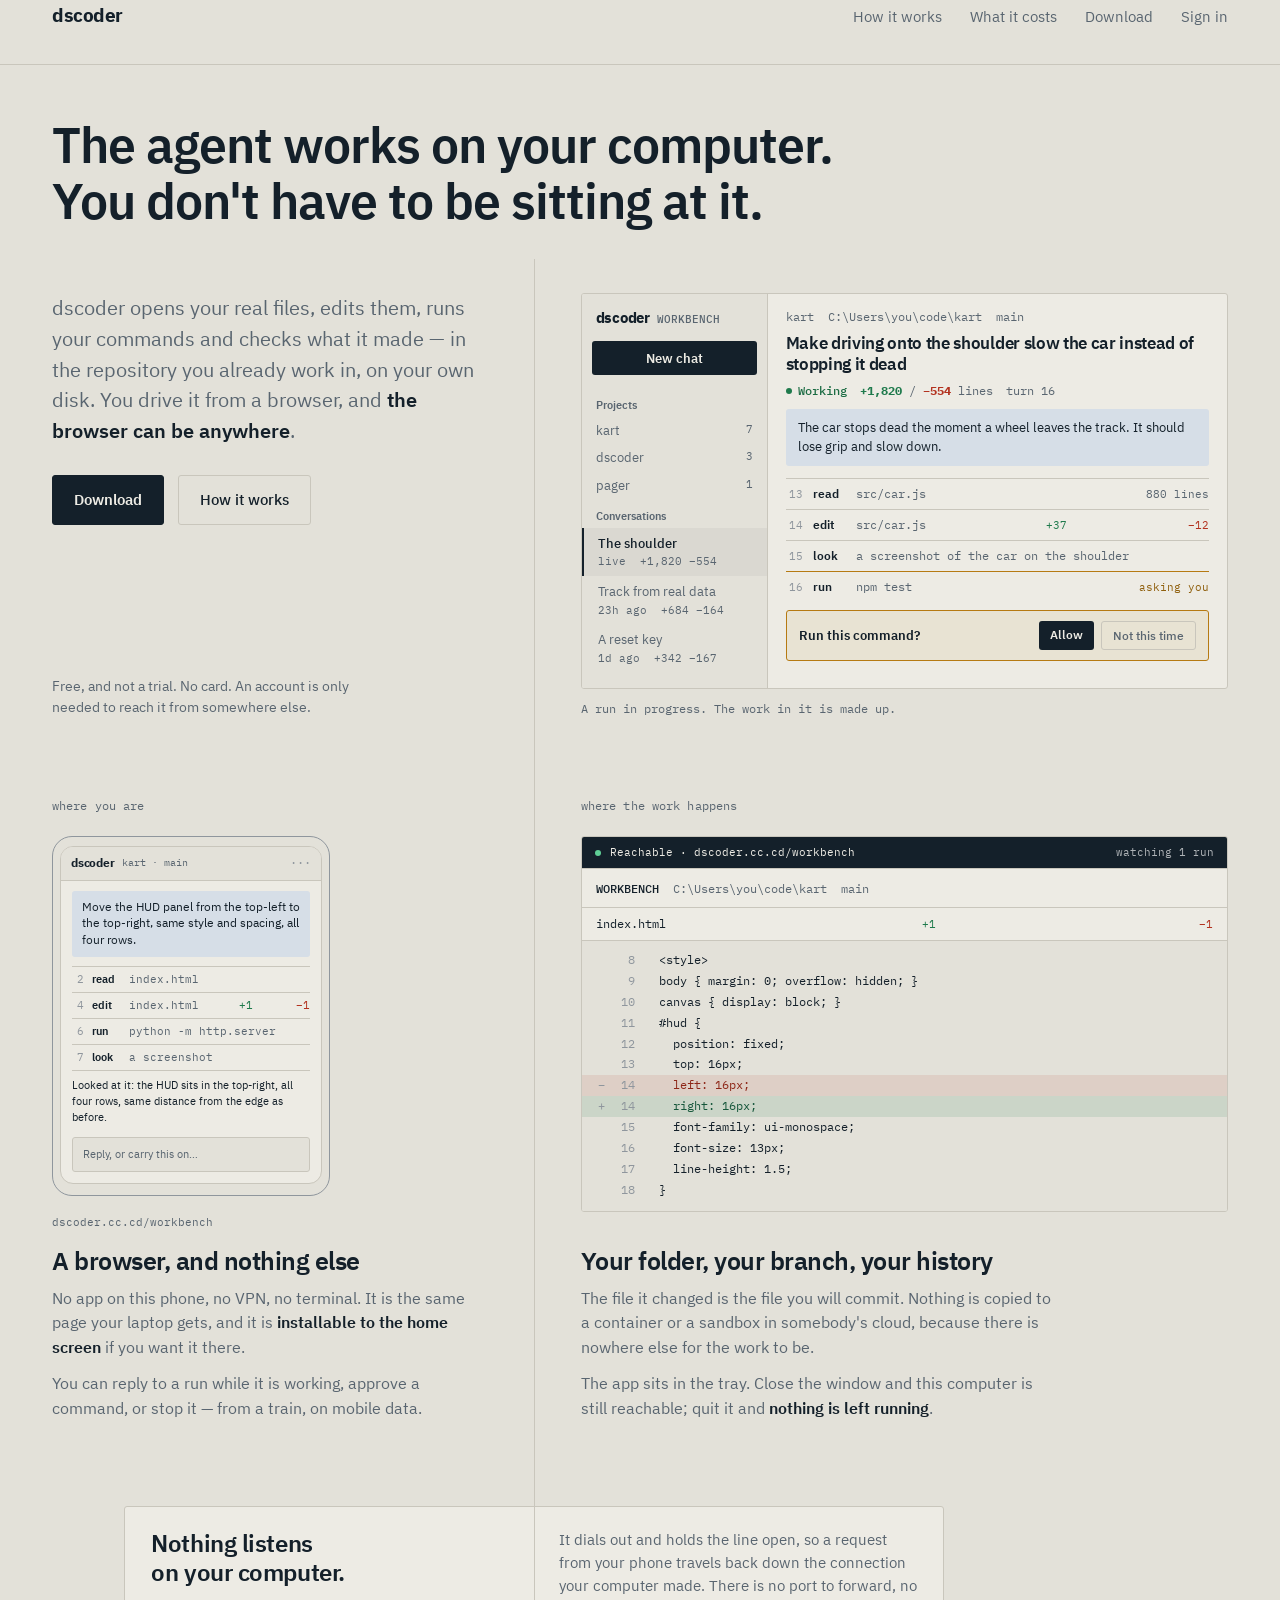
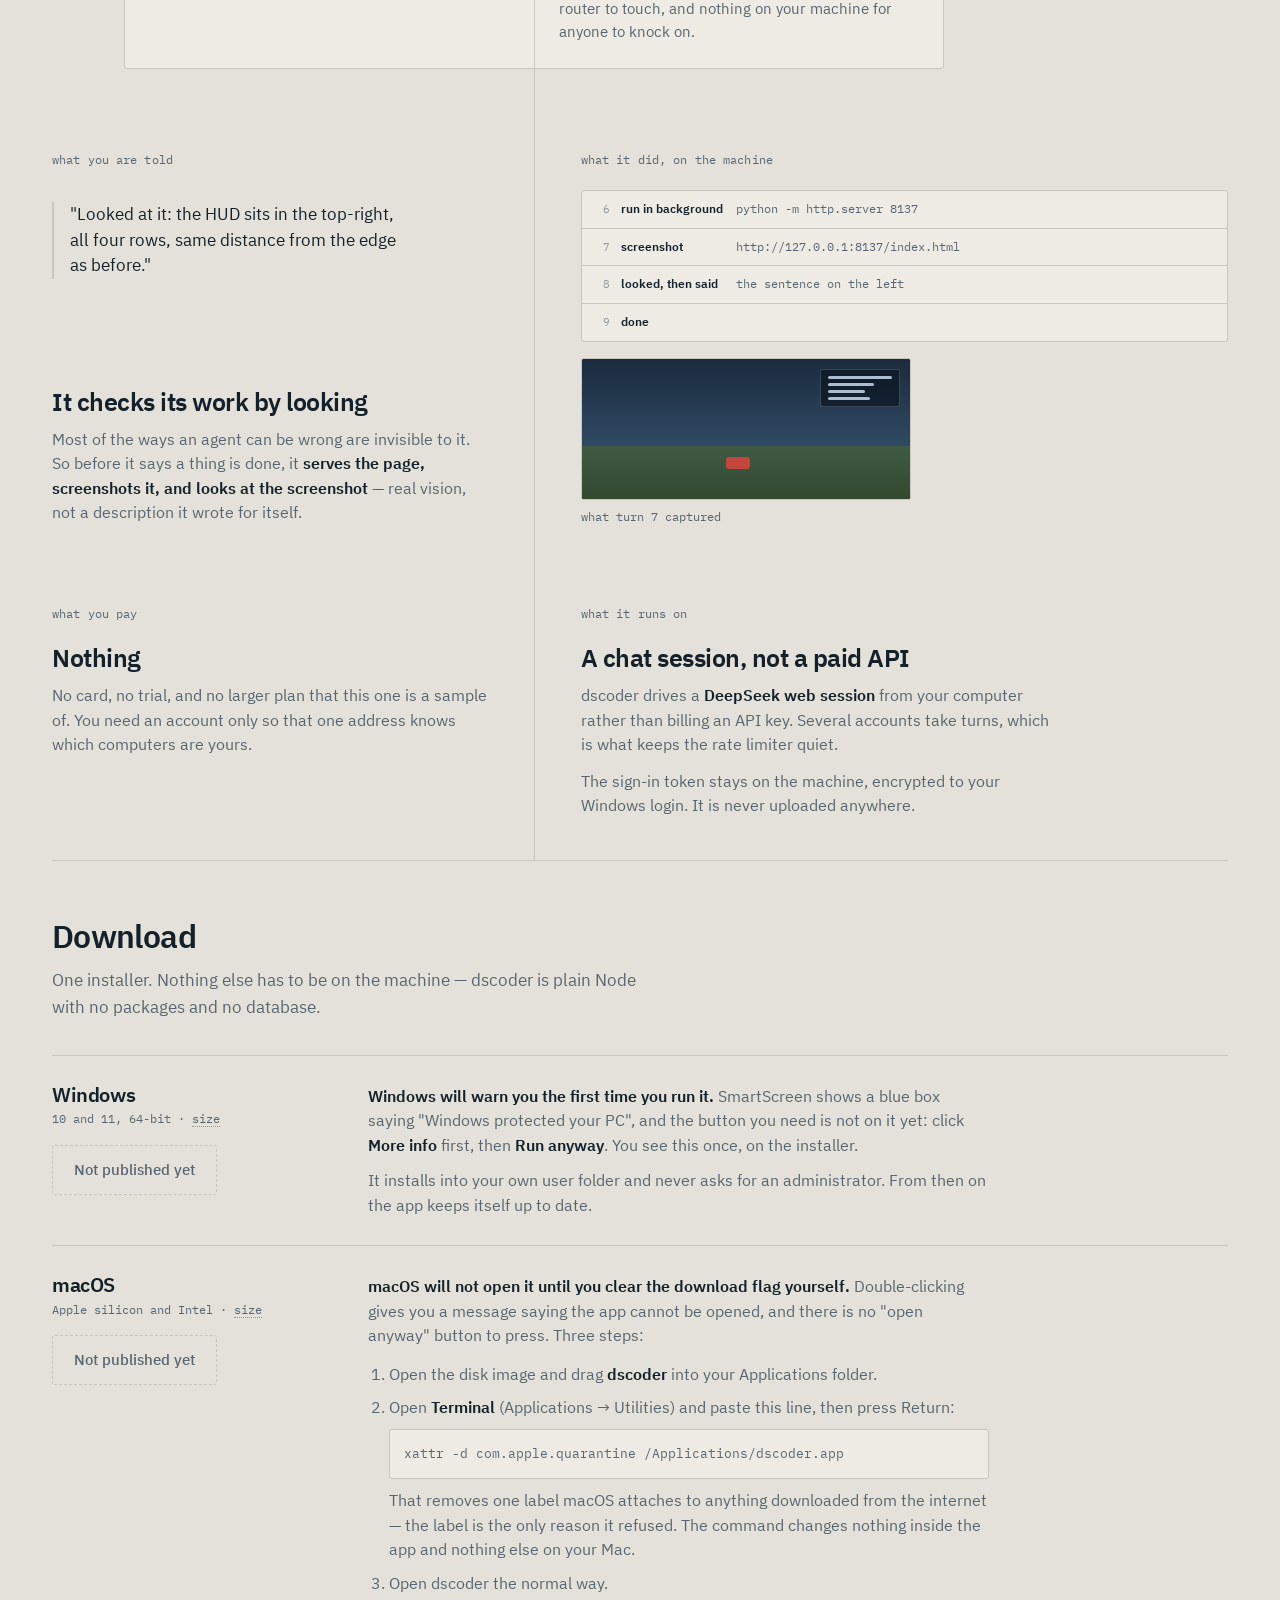
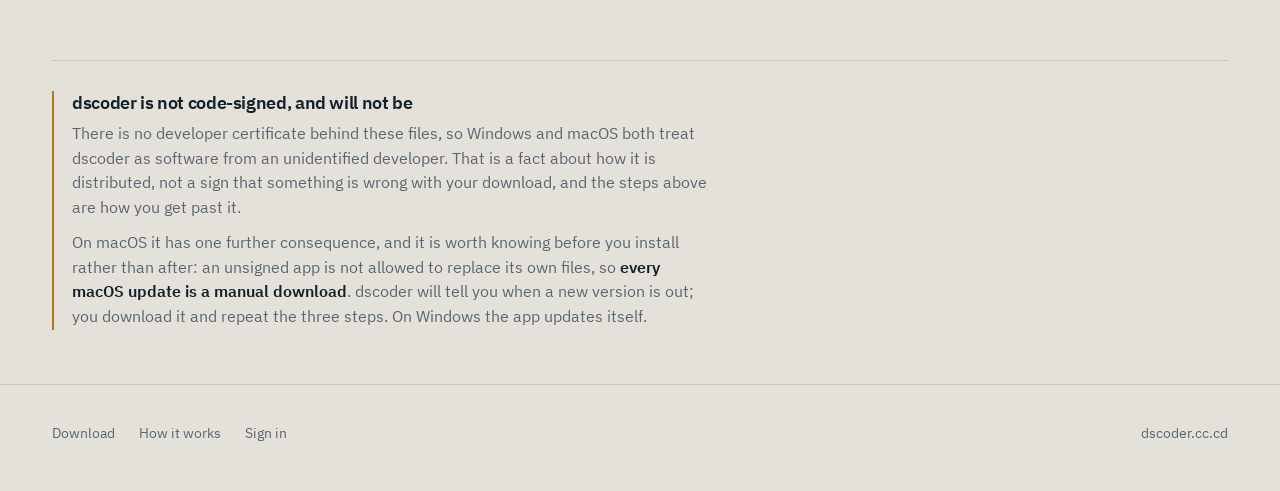
==== index.html @ 74ce5eee "The public site: direction B, with the first screen fixed Two static pages and the files they need. " ====
<!doctype html>
<html lang="en">
<head>
<meta charset="utf-8">
<meta name="viewport" content="width=device-width,initial-scale=1">
<title>dscoder — the agent works on your computer</title>
<meta name="description" content="dscoder is a coding agent that runs on your own computer, in your own repository. You drive it from a browser, and the browser can be anywhere. Nothing listens on your machine.">
<meta name="color-scheme" content="light">
<link rel="stylesheet" href="assets/fonts.css">
<link rel="stylesheet" href="assets/site.css">
<link rel="stylesheet" href="assets/home.css">
</head>
<body>

<a class="skip" href="#main">Skip to the page</a>

<header class="top">
  <div class="wrap">
    <span class="mark">dscoder<i data-rel-version-mark></i></span>
    <nav>
      <a class="sec" href="#how">How it works</a>
      <a class="sec" href="#cost">What it costs</a>
      <a href="download.html">Download</a>
      <!-- Always "Sign in": a static page cannot know who is reading it. -->
      <a href="https://dscoder.cc.cd">Sign in</a>
    </nav>
  </div>
</header>

<main id="main">
<div class="wrap">

  <!-- The sentence. Full width, before the page takes a side. -->
  <section class="open">
    <h1><span>The agent works on your computer.</span>
        <span>You don't have to be sitting at it.</span></h1>
  </section>

  <!-- From here down the hairline is the boundary. Left of it is you.
       Right of it is the computer at home — which is why the interface
       itself is on the right, and why it is the first thing under the
       headline rather than a screen further down. -->
  <section class="row lead">
    <div class="side">
      <p class="lede">dscoder opens your real files, edits them, runs your
        commands and checks what it made — in the repository you already work
        in, on your own disk. You drive it from a browser, and
        <b>the browser can be anywhere</b>.</p>
      <div class="cta">
        <a class="btn" href="download.html">Download</a>
        <a class="btn ghost" href="#how">How it works</a>
      </div>
      <p class="free foot">Free, and not a trial. No card. An account is only
        needed to reach it from somewhere else.</p>
    </div>

    <div class="seam"></div>

    <div class="side rt">
      <div class="pn" role="img" aria-label="The dscoder interface during a run on a computer called WORKBENCH. In the project kart it has read src/car.js, edited it, looked at a screenshot, and has stopped at turn 16 to ask whether it may run npm test.">
        <div class="pn-side">
          <div class="pn-brand">dscoder<i>WORKBENCH</i></div>
          <div class="pn-new">New chat</div>
          <div class="pn-lbl">Projects</div>
          <div class="pn-item">kart<i>7</i></div>
          <div class="pn-item">dscoder<i>3</i></div>
          <div class="pn-item">pager<i>1</i></div>
          <div class="pn-lbl">Conversations</div>
          <div class="pn-run on">The shoulder<i>live&nbsp; +1,820 &minus;554</i></div>
          <div class="pn-run">Track from real data<i>23h ago&nbsp; +684 &minus;164</i></div>
          <div class="pn-run">A reset key<i>1d ago&nbsp; +342 &minus;167</i></div>
        </div>

        <div class="pn-main">
          <div class="pn-crumb">kart&nbsp; C:\Users\you\code\kart&nbsp; main</div>
          <div class="pn-title">Make driving onto the shoulder slow the car instead of stopping it dead</div>
          <div class="pn-pills">
            <span class="pn-live"><i class="dot"></i>Working</span>
            <span><b>+1,820</b> / <b class="d">&minus;554</b> lines</span>
            <span>turn 16</span>
          </div>
          <p class="pn-said">The car stops dead the moment a wheel leaves the
            track. It should lose grip and slow down.</p>
          <div class="pn-row"><i>13</i><b>read</b><code>src/car.js</code><em>880 lines</em></div>
          <div class="pn-row"><i>14</i><b>edit</b><code>src/car.js</code><em class="a">+37</em><em class="d">&minus;12</em></div>
          <div class="pn-row"><i>15</i><b>look</b><code>a screenshot of the car on the shoulder</code></div>
          <div class="pn-row ask"><i>16</i><b>run</b><code>npm test</code><em>asking you</em></div>
          <div class="pn-ask">
            <span class="q">Run this command?</span>
            <span class="acts"><b>Allow</b><b class="g">Not this time</b></span>
          </div>
        </div>
      </div>
      <p class="cap">A run in progress. The work in it is made up.</p>
    </div>
  </section>

  <section class="row" id="how">
    <div class="side">
      <p class="where">where you are</p>
      <div class="phone" role="img" aria-label="The same dscoder page open in a phone browser. A short finished run: it read index.html, edited it, served the page, looked at a screenshot, and reported that the HUD is now in the top-right.">
        <div class="scr">
          <div class="pbar"><b>dscoder</b> kart · main <em>···</em></div>
          <div class="pbody">
            <p class="psaid">Move the HUD panel from the top-left to the
              top-right, same style and spacing, all four rows.</p>
            <div class="prow"><i>2</i><b>read</b><code>index.html</code></div>
            <div class="prow"><i>4</i><b>edit</b><code>index.html</code><em class="a">+1</em><em class="d">&minus;1</em></div>
            <div class="prow"><i>6</i><b>run</b><code>python -m http.server</code></div>
            <div class="prow"><i>7</i><b>look</b><code>a screenshot</code></div>
            <p class="psay">Looked at it: the HUD sits in the top-right, all
              four rows, same distance from the edge as before.</p>
            <div class="pcomp">Reply, or carry this on…</div>
          </div>
        </div>
      </div>
      <p class="paddr">dscoder.cc.cd/workbench</p>
      <div class="foot">
        <h2>A browser, and nothing else</h2>
        <p>No app on this phone, no VPN, no terminal. It is the same page your
          laptop gets, and it is <b>installable to the home screen</b> if you
          want it there.</p>
        <p>You can reply to a run while it is working, approve a command, or
          stop it — from a train, on mobile data.</p>
      </div>
    </div>

    <div class="seam"></div>

    <div class="side rt">
      <p class="where">where the work happens</p>
      <div class="mach" role="img" aria-label="The same run seen on the computer: a strip reading Reachable at dscoder.cc.cd slash workbench, the folder C colon backslash Users backslash you backslash code backslash kart on branch main, and the diff in index.html where left colon 16px became right colon 16px.">
        <div class="strip2"><i class="dot"></i>Reachable · dscoder.cc.cd/workbench
          <em>watching 1 run</em></div>
        <div class="mcrumb"><b>WORKBENCH</b> &nbsp;C:\Users\you\code\kart &nbsp;main</div>
        <div class="mfile">index.html<em class="a">+1</em><em class="d">&minus;1</em></div>
        <div class="mdiff">
          <div><span>&nbsp;</span><span>8</span><span>&nbsp;&nbsp;&lt;style&gt;</span></div>
          <div><span>&nbsp;</span><span>9</span><span>&nbsp;&nbsp;body { margin: 0; overflow: hidden; }</span></div>
          <div><span>&nbsp;</span><span>10</span><span>&nbsp;&nbsp;canvas { display: block; }</span></div>
          <div><span>&nbsp;</span><span>11</span><span>&nbsp;&nbsp;#hud {</span></div>
          <div><span>&nbsp;</span><span>12</span><span>&nbsp;&nbsp;&nbsp;&nbsp;position: fixed;</span></div>
          <div><span>&nbsp;</span><span>13</span><span>&nbsp;&nbsp;&nbsp;&nbsp;top: 16px;</span></div>
          <div class="del"><span>&minus;</span><span>14</span><span>&nbsp;&nbsp;&nbsp;&nbsp;left: 16px;</span></div>
          <div class="add"><span>+</span><span>14</span><span>&nbsp;&nbsp;&nbsp;&nbsp;right: 16px;</span></div>
          <div><span>&nbsp;</span><span>15</span><span>&nbsp;&nbsp;&nbsp;&nbsp;font-family: ui-monospace;</span></div>
          <div><span>&nbsp;</span><span>16</span><span>&nbsp;&nbsp;&nbsp;&nbsp;font-size: 13px;</span></div>
          <div><span>&nbsp;</span><span>17</span><span>&nbsp;&nbsp;&nbsp;&nbsp;line-height: 1.5;</span></div>
          <div><span>&nbsp;</span><span>18</span><span>&nbsp;&nbsp;}</span></div>
        </div>
      </div>
      <div class="foot">
        <h2>Your folder, your branch, your history</h2>
        <p>The file it changed is the file you will commit. Nothing is copied to
          a container or a sandbox in somebody's cloud, because there is nowhere
          else for the work to be.</p>
        <p>The app sits in the tray. Close the window and this computer is still
          reachable; quit it and <b>nothing is left running</b>.</p>
      </div>
    </div>
  </section>

  <!-- The claim the product rests on, sitting astride the line it is about.
       The box is centred on the seam, so its own divider falls on the seam:
       the hairline runs through it. -->
  <section class="row noterow">
    <div class="side"></div>
    <div class="seam">
      <p class="note">
        <!-- The break is set, not left to the measure. At 390 the spans go
             back to inline and the space between them is why there is one. -->
        <b><span>Nothing listens</span> <span>on your computer.</span></b>
        <span class="why">It dials out and holds the line open, so a request from your
          phone travels back down the connection your computer made. There is
          no port to forward, no router to touch, and nothing on your machine
          for anyone to knock on.</span>
      </p>
    </div>
    <div class="side rt"></div>
  </section>

  <section class="row">
    <div class="side">
      <p class="where">what you are told</p>
      <p class="quote">"Looked at it: the HUD sits in the top-right, all four
        rows, same distance from the edge as before."</p>
      <div class="foot">
        <h2>It checks its work by looking</h2>
        <p>Most of the ways an agent can be wrong are invisible to it. So before
          it says a thing is done, it <b>serves the page, screenshots it, and
          looks at the screenshot</b> — real vision, not a description it wrote
          for itself.</p>
      </div>
    </div>
    <div class="seam"></div>
    <div class="side rt">
      <p class="where">what it did, on the machine</p>
      <div class="turns">
        <div class="ln2"><i>6</i><b>run in background</b><code>python -m http.server 8137</code></div>
        <div class="ln2"><i>7</i><b>screenshot</b><code>http://127.0.0.1:8137/index.html</code></div>
        <div class="ln2"><i>8</i><b>looked, then said</b><code>the sentence on the left</code></div>
        <div class="ln2"><i>9</i><b>done</b><code>&nbsp;</code></div>
      </div>
      <div class="foot">
        <div class="shot" role="img" aria-label="An illustration of the screenshot the agent took: a browser game with a four-row panel in the top-right corner.">
          <div class="sky">
            <div class="hud"><span></span><span></span><span></span><span></span></div>
            <div class="car"></div>
          </div>
        </div>
        <p class="shotcap">what turn 7 captured</p>
      </div>
    </div>
  </section>

  <section class="row" id="cost">
    <div class="side">
      <p class="where">what you pay</p>
      <h2>Nothing</h2>
      <p>No card, no trial, and no larger plan that this one is a sample of.
        You need an account only so that one address knows which computers are
        yours.</p>
    </div>
    <div class="seam"></div>
    <div class="side rt">
      <p class="where">what it runs on</p>
      <h2>A chat session, not a paid API</h2>
      <p>dscoder drives a <b>DeepSeek web session</b> from your computer
        rather than billing an API key. Several accounts take turns, which is
        what keeps the rate limiter quiet.</p>
      <p>The sign-in token stays on the machine, encrypted to your Windows
        login. It is never uploaded anywhere.</p>
    </div>
  </section>

</div>

<!-- The seam stops here: a download is about one computer, so there is no
     longer a side to be on. -->
<div class="wrap">
  <section class="dlband" id="download">
    <h2>Download</h2>
    <p class="sub">One installer. Nothing else has to be on the machine —
      dscoder is plain Node with no packages and no database.</p>

    <div class="plat">
      <div>
        <h3>Windows</h3>
        <p class="meta">10 and 11, 64-bit ·
          <span class="unfilled" data-rel="windows.size" data-rel-blank="size">size</span></p>
        <a class="btn" data-rel-download="windows" data-rel-label="Download for Windows" aria-disabled="true" role="link">Not published yet</a>
      </div>
      <div>
        <p><b>Windows will warn you the first time you run it.</b> SmartScreen
          shows a blue box saying "Windows protected your PC", and the button
          you need is not on it yet: click <b>More info</b> first, then
          <b>Run anyway</b>. You see this once, on the installer.</p>
        <p style="margin-top:11px">It installs into your own user folder and
          never asks for an administrator. From then on the app keeps itself
          up to date.</p>
      </div>
    </div>

    <div class="plat">
      <div>
        <h3>macOS</h3>
        <p class="meta"><span data-rel-if="macosMinimum">macOS
          <span class="unfilled" data-rel="macosMinimum" data-rel-blank="version">version</span>
          and later · </span>Apple silicon and Intel ·
          <span class="unfilled" data-rel="macos.size" data-rel-blank="size">size</span></p>
        <a class="btn" data-rel-download="macos" data-rel-label="Download for macOS" aria-disabled="true" role="link">Not published yet</a>
      </div>
      <div>
        <p style="margin-bottom:14px"><b>macOS will not open it until you
          clear the download flag yourself.</b> Double-clicking gives you a
          message saying the app cannot be opened, and there is no "open
          anyway" button to press. Three steps:</p>
        <ol>
          <li>Open the disk image and drag <b>dscoder</b> into your
            Applications folder.</li>
          <li>Open <b>Terminal</b> (Applications → Utilities) and paste this
            line, then press Return:
            <pre><code>xattr -d com.apple.quarantine /Applications/dscoder.app</code></pre>
            That removes one label macOS attaches to anything downloaded from
            the internet — the label is the only reason it refused. The
            command changes nothing inside the app and nothing else on your
            Mac.</li>
          <li>Open dscoder the normal way.</li>
        </ol>
      </div>
    </div>

    <div class="unsigned">
      <div class="inner">
        <h3>dscoder is not code-signed, and will not be</h3>
        <p>There is no developer certificate behind these files, so Windows
          and macOS both treat dscoder as software from an unidentified
          developer. That is a fact about how it is distributed, not a sign
          that something is wrong with your download, and the steps above are
          how you get past it.</p>
        <p>On macOS it has one further consequence, and it is worth knowing
          before you install rather than after: an unsigned app is not allowed
          to replace its own files, so <b>every macOS update is a manual
          download</b>. dscoder will tell you when a new version is out; you
          download it and repeat the three steps. On Windows the app updates
          itself.</p>
      </div>
    </div>
  </section>
</div>
</main>

<footer>
  <div class="wrap">
    <a href="download.html">Download</a>
    <a href="#how">How it works</a>
    <a href="https://dscoder.cc.cd">Sign in</a>
    <span class="rt">dscoder.cc.cd</span>
  </div>
</footer>

<script src="assets/release.js"></script>
</body>
</html>
---- assets/fonts.css ----
/* IBM Plex Sans and IBM Plex Mono, served from this repository.
 *
 * The app itself asks for these two faces (ui/index.html :root) and falls
 * back to whatever the machine has. A page that is meant to look like the
 * product cannot do that, so the files are here: no Google Fonts, no CDN,
 * nothing fetched from a third party when somebody opens the site.
 *
 * Only the subsets this site can show are shipped:
 *   Latin1  ASCII, Latin-1, curly quotes, en/em dash, ellipsis, minus sign
 *   Pi      the arrow in "Applications -> Utilities", and the rest of the
 *           general-punctuation block
 * Together that is ~250 KB for seven faces. The Cyrillic, Greek and extended
 * Latin subsets are not here because nothing on the site is written in them;
 * if a page ever needs one, copy it out of the @ibm/plex-sans npm package and
 * add a @font-face with the unicode-range from that package's own CSS.
 *
 * The weights are the ones the pages use and no others: 400 for body, 500
 * for small monospace labels, 600 for headings and 700 for the wordmark.
 * There is no 650 face, which is why nothing asks for one -- the mock's
 * font-weight:650 was landing on a synthesised weight. 600 is SemiBold, a
 * real drawing.
 *
 * Licence: SIL Open Font Licence 1.1, in fonts/LICENSE.txt.
 */

/* ── IBM Plex Sans ──────────────────────────────────────────────────── */
@font-face{font-family:"IBM Plex Sans";font-style:normal;font-weight:400;font-display:swap;
  src:url("fonts/IBMPlexSans-Regular-Latin1.woff2") format("woff2");
  unicode-range:U+0000,U+000D,U+0020-007E,U+00A0-00FF,U+0131,U+0152-0153,U+02C6,U+02DA,U+02DC,U+2013-2014,U+2018-201A,U+201C-201E,U+2020-2022,U+2026,U+2030,U+2039-203A,U+2044,U+20AC,U+2122,U+2212,U+FB01-FB02}
@font-face{font-family:"IBM Plex Sans";font-style:normal;font-weight:400;font-display:swap;
  src:url("fonts/IBMPlexSans-Regular-Pi.woff2") format("woff2");
  unicode-range:U+2000-200D,U+2015,U+2028-2029,U+202F,U+2032-2033,U+2190-2199,U+21A9-21AA,U+2212,U+2248,U+2260,U+2264-2265,U+2713,U+FEFF,U+FFFD}

@font-face{font-family:"IBM Plex Sans";font-style:normal;font-weight:500;font-display:swap;
  src:url("fonts/IBMPlexSans-Medium-Latin1.woff2") format("woff2");
  unicode-range:U+0000,U+000D,U+0020-007E,U+00A0-00FF,U+0131,U+0152-0153,U+02C6,U+02DA,U+02DC,U+2013-2014,U+2018-201A,U+201C-201E,U+2020-2022,U+2026,U+2030,U+2039-203A,U+2044,U+20AC,U+2122,U+2212,U+FB01-FB02}
@font-face{font-family:"IBM Plex Sans";font-style:normal;font-weight:500;font-display:swap;
  src:url("fonts/IBMPlexSans-Medium-Pi.woff2") format("woff2");
  unicode-range:U+2000-200D,U+2015,U+2028-2029,U+202F,U+2032-2033,U+2190-2199,U+21A9-21AA,U+2212,U+2248,U+2260,U+2264-2265,U+2713,U+FEFF,U+FFFD}

@font-face{font-family:"IBM Plex Sans";font-style:normal;font-weight:600;font-display:swap;
  src:url("fonts/IBMPlexSans-SemiBold-Latin1.woff2") format("woff2");
  unicode-range:U+0000,U+000D,U+0020-007E,U+00A0-00FF,U+0131,U+0152-0153,U+02C6,U+02DA,U+02DC,U+2013-2014,U+2018-201A,U+201C-201E,U+2020-2022,U+2026,U+2030,U+2039-203A,U+2044,U+20AC,U+2122,U+2212,U+FB01-FB02}
@font-face{font-family:"IBM Plex Sans";font-style:normal;font-weight:600;font-display:swap;
  src:url("fonts/IBMPlexSans-SemiBold-Pi.woff2") format("woff2");
  unicode-range:U+2000-200D,U+2015,U+2028-2029,U+202F,U+2032-2033,U+2190-2199,U+21A9-21AA,U+2212,U+2248,U+2260,U+2264-2265,U+2713,U+FEFF,U+FFFD}

@font-face{font-family:"IBM Plex Sans";font-style:normal;font-weight:700;font-display:swap;
  src:url("fonts/IBMPlexSans-Bold-Latin1.woff2") format("woff2");
  unicode-range:U+0000,U+000D,U+0020-007E,U+00A0-00FF,U+0131,U+0152-0153,U+02C6,U+02DA,U+02DC,U+2013-2014,U+2018-201A,U+201C-201E,U+2020-2022,U+2026,U+2030,U+2039-203A,U+2044,U+20AC,U+2122,U+2212,U+FB01-FB02}
@font-face{font-family:"IBM Plex Sans";font-style:normal;font-weight:700;font-display:swap;
  src:url("fonts/IBMPlexSans-Bold-Pi.woff2") format("woff2");
  unicode-range:U+2000-200D,U+2015,U+2028-2029,U+202F,U+2032-2033,U+2190-2199,U+21A9-21AA,U+2212,U+2248,U+2260,U+2264-2265,U+2713,U+FEFF,U+FFFD}

/* ── IBM Plex Mono ──────────────────────────────────────────────────── */
@font-face{font-family:"IBM Plex Mono";font-style:normal;font-weight:400;font-display:swap;
  src:url("fonts/IBMPlexMono-Regular-Latin1.woff2") format("woff2");
  unicode-range:U+0000,U+000D,U+0020-007E,U+00A0-00FF,U+0131,U+0152-0153,U+02C6,U+02DA,U+02DC,U+2013-2014,U+2018-201A,U+201C-201E,U+2020-2022,U+2026,U+2030,U+2039-203A,U+2044,U+20AC,U+2122,U+2212,U+FB01-FB02}
@font-face{font-family:"IBM Plex Mono";font-style:normal;font-weight:400;font-display:swap;
  src:url("fonts/IBMPlexMono-Regular-Pi.woff2") format("woff2");
  unicode-range:U+2000-200D,U+2015,U+2028-2029,U+202F,U+2032-2033,U+2190-2199,U+21A9-21AA,U+2212,U+2248,U+2260,U+2264-2265,U+2713,U+FEFF,U+FFFD}

@font-face{font-family:"IBM Plex Mono";font-style:normal;font-weight:500;font-display:swap;
  src:url("fonts/IBMPlexMono-Medium-Latin1.woff2") format("woff2");
  unicode-range:U+0000,U+000D,U+0020-007E,U+00A0-00FF,U+0131,U+0152-0153,U+02C6,U+02DA,U+02DC,U+2013-2014,U+2018-201A,U+201C-201E,U+2020-2022,U+2026,U+2030,U+2039-203A,U+2044,U+20AC,U+2122,U+2212,U+FB01-FB02}
@font-face{font-family:"IBM Plex Mono";font-style:normal;font-weight:500;font-display:swap;
  src:url("fonts/IBMPlexMono-Medium-Pi.woff2") format("woff2");
  unicode-range:U+2000-200D,U+2015,U+2028-2029,U+202F,U+2032-2033,U+2190-2199,U+21A9-21AA,U+2212,U+2248,U+2260,U+2264-2265,U+2713,U+FEFF,U+FFFD}

@font-face{font-family:"IBM Plex Mono";font-style:normal;font-weight:700;font-display:swap;
  src:url("fonts/IBMPlexMono-Bold-Latin1.woff2") format("woff2");
  unicode-range:U+0000,U+000D,U+0020-007E,U+00A0-00FF,U+0131,U+0152-0153,U+02C6,U+02DA,U+02DC,U+2013-2014,U+2018-201A,U+201C-201E,U+2020-2022,U+2026,U+2030,U+2039-203A,U+2044,U+20AC,U+2122,U+2212,U+FB01-FB02}
@font-face{font-family:"IBM Plex Mono";font-style:normal;font-weight:700;font-display:swap;
  src:url("fonts/IBMPlexMono-Bold-Pi.woff2") format("woff2");
  unicode-range:U+2000-200D,U+2015,U+2028-2029,U+202F,U+2032-2033,U+2190-2199,U+21A9-21AA,U+2212,U+2248,U+2260,U+2264-2265,U+2713,U+FEFF,U+FFFD}
---- assets/site.css ----
/* What both pages share: the product's own colours, the header, the footer,
 * the one button, and the way an unfilled release value is drawn.
 *
 * The colours and the 3px radius are lifted from the app (ui/index.html
 * :root) rather than chosen again here, so the site and the thing you
 * download look like one object.
 */
:root{
  --paper:#E3E1D9;      /* drafting stone */
  --paper-2:#EDEBE4;
  --said:#D6DEE7;       /* what YOU said: cooler ground, pinned into the page */
  --ink:#14202A;
  /* The app's --ink-60 is #5A6671, which measures 4.49:1 on this paper —
     a rounding error away from passing. One step darker and it clears 4.5
     properly. Nobody can see the difference; the measurement can. */
  --ink-60:#596570;
  --ink-35:#8F969D;
  --rule:#C9C6BC;
  --add:#1F7A4C;
  --del:#B3321F;
  --warn:#B67A12;
  --plot:#2F5D8C;
  --sans:"IBM Plex Sans",system-ui,"Segoe UI",Roboto,Helvetica,Arial,sans-serif;
  --mono:"IBM Plex Mono",ui-monospace,"Cascadia Mono",Consolas,"SF Mono",Menlo,monospace;
}
*{box-sizing:border-box}
html{-webkit-text-size-adjust:100%}
body{margin:0;background:var(--paper);color:var(--ink);
  font:400 16px/1.62 var(--sans);-webkit-font-smoothing:antialiased}
a{color:inherit;text-decoration:none}
img{max-width:100%}
/* 600 is SemiBold, a face that exists. The mocks asked for 650 and got a
   synthesised weight; with the real fonts shipped that would round up to
   Bold, which is too heavy for a 48px line on a page this quiet. */
h1,h2,h3{margin:0;font-weight:600;letter-spacing:-.02em;line-height:1.12}
p{margin:0}
:focus-visible{outline:2px solid var(--plot);outline-offset:3px}
.wrap{max-width:1240px;margin:0 auto;padding:0 32px}

/* Skip link: the first thing a keyboard lands on, and invisible until then. */
.skip{position:absolute;left:-9999px;top:0;z-index:5;padding:11px 18px;
  background:var(--ink);color:var(--paper-2);font-size:14px;font-weight:600;
  border-radius:0 0 3px 0}
.skip:focus{left:0}

/* ── header ─────────────────────────────────────────────────────────── */
/* The nav always says "Sign in". A static page cannot know whether whoever
   is reading it has an account, and a wrong "Sign out" is worse than a
   redundant "Sign in". */
.top{border-bottom:1px solid var(--rule)}
.top .wrap{display:flex;align-items:baseline;height:64px}
.mark{font-size:19px;font-weight:700;letter-spacing:-.022em}
.mark i{font:500 11.5px/1 var(--mono);font-style:normal;color:var(--ink-35);
  margin-left:9px;letter-spacing:0}
.mark i:empty{display:none}
.top nav{margin-left:auto;display:flex;gap:28px;font-size:14.5px;color:var(--ink-60)}
.top nav a:hover{color:var(--ink)}

/* ── the one button ─────────────────────────────────────────────────── */
.btn{display:inline-flex;align-items:center;padding:12px 21px;border-radius:3px;
  background:var(--ink);color:var(--paper-2);font-weight:600;font-size:15px;
  border:1px solid var(--ink);font-family:inherit;cursor:pointer}
.btn:hover{background:#0b161e;border-color:#0b161e}
.btn.ghost{background:none;color:var(--ink);border-color:var(--rule);font-weight:500}
.btn.ghost:hover{background:#00000008;border-color:var(--ink-35)}
/* A download button with nothing behind it yet. It must not look pressable,
   because there is nothing to press: no release has been published. */
.btn[aria-disabled="true"]{background:none;color:var(--ink-60);
  border:1px dashed var(--rule);font-weight:500;cursor:default}
.btn[aria-disabled="true"]:hover{background:none;border-color:var(--rule)}

/* ── an unfilled release value ──────────────────────────────────────── */
/* Every number that only a real build can know is drawn like this until the
   build fills it in: see assets/release.js. It should read as a blank in a
   form, not as a fact. */
/* Quiet, but still readable: this is the one place on the page that says
   what is and is not known yet, so it cannot be a 2.3:1 whisper. The dotted
   rule is what marks it as a blank, not the colour. */
.unfilled{color:var(--ink-60);border-bottom:1px dotted var(--ink-35);
  font-style:normal}

/* ── footer ─────────────────────────────────────────────────────────── */
footer{padding:38px 0 46px;font-size:13.5px;color:var(--ink-60);
  border-top:1px solid var(--rule);margin-top:44px}
footer .wrap{display:flex;gap:24px;flex-wrap:wrap}
footer a:hover{color:var(--ink)}
footer .rt{margin-left:auto}

@media (max-width:900px){
  .wrap{padding:0 20px}
  /* Two links are all that fit, and they are the two that lead anywhere. */
  .top nav a.sec{display:none}
  .top nav{gap:20px}
  footer .rt{margin-left:0}
}
---- assets/home.css ----
/* The home page — "the seam".
 *
 * One hairline runs the length of the page. Everything left of it is you,
 * somewhere else; everything right of it is your computer. The line is the
 * boundary nothing crosses inward, and it is the page's only loud element.
 *
 * Three things changed from the mock, and nothing else:
 *
 *  1. The seam now starts directly under the headline instead of a screen
 *     further down, and the first thing on the right of it is the interface
 *     itself. The mock's first screen was type on an empty field: a reader
 *     who owes the page nothing had no reason to stay. The fix is in the
 *     page's own language rather than a panel bolted across the top — the
 *     right of the line is "your computer", so the product belongs there.
 *
 *  2. The slack is gone. Where two columns had different amounts in them
 *     the line used to run on alone for a couple of hundred pixels; now the
 *     shorter column's closing block sinks to the foot of the row (.foot),
 *     so the hairline always has something beside it.
 *
 *  3. The note astride the line is no longer centred body text. It is split
 *     down its own middle, and because it is centred on the seam that split
 *     falls exactly on the seam: the hairline runs straight through the box,
 *     claim on one side, how it works on the other.
 *
 * Colours, the 3px radius and the two faces are the product's own
 * (ui/index.html :root). Small grey text is --ink-60 rather than the app's
 * --ink-35: at --ink-35 it is 2.3:1 on this paper, which is fine in a tool
 * you stare at all day with a known context and not fine on a page a
 * stranger reads once. --ink-35 is left to things that carry no words:
 * diff gutters, the dot, rules.
 */

/* ── the sentence ───────────────────────────────────────────────────── */
/* Said once, full width, before the page takes a side. One line per
   sentence: the second is the turn, and it only lands if it arrives whole. */
.open{padding:52px 0 30px}
.open h1{font-size:50px;margin:0}
.open h1 span{display:block}

/* ── the seam ───────────────────────────────────────────────────────── */
/* The middle track is a real 1px grid column, so the line is continuous
   down every row that uses it rather than painted per section. Every row
   uses the same ratio: the moment one of them does not, the line jogs. */
.row{display:grid;grid-template-columns:minmax(0,41fr) 1px minmax(0,59fr)}
.seam{background:var(--rule)}
.side{display:flex;flex-direction:column;padding:38px 46px 42px 0}
.side.rt{padding:38px 0 42px 46px}
.side h2{font-size:25px;margin-bottom:11px}
/* :where(.side) so this compound weighs nothing: it is the default for a
   plain paragraph in a column, and every .lede / .where / .quote / .cap
   below must be able to override it with a single class. Written as
   `.side p` it is (0,1,1) and quietly wins against all of them — which is
   what was happening, and why the mock's labels came out at body size. */
:where(.side) p{font-size:15.5px;line-height:1.58;color:var(--ink-60);max-width:48ch}
:where(.side) p+p{margin-top:12px}
:where(.side) p b{color:var(--ink);font-weight:600}
.where{font:400 11.5px/1.5 var(--mono);color:var(--ink-60);margin-bottom:22px;
  letter-spacing:.01em}
/* Fix 2. The closing block of the shorter column sinks to the foot of the
   row, so both columns end on the same line and the hairline is never
   running past nothing. */
.foot{margin-top:auto}

/* ── the opening row: the lede, and the thing itself ────────────────── */
.lead .side{padding-top:34px}
.lede{font-size:19.5px;line-height:1.58;color:var(--ink-60)}
.lede b{color:var(--ink);font-weight:600}
.cta{display:flex;align-items:center;gap:14px;flex-wrap:wrap;margin-top:28px}
.free{font-size:13.5px;line-height:1.5;color:var(--ink-60);padding-top:30px;
  max-width:40ch}
.cap{font:400 11.5px/1.5 var(--mono);color:var(--ink-60);margin-top:11px}

/* ── the interface, on the computer's side of the line ──────────────── */
/* A fragment of the real thing, with made-up work in it. The panel is a
   picture: role="img" on the markup, so a screen reader gets the sentence
   in the aria-label instead of forty loose table cells. */
.pn{display:grid;grid-template-columns:186px minmax(0,1fr);
  border:1px solid var(--rule);border-radius:3px;background:var(--paper-2);
  overflow:hidden;font-size:13px;line-height:1.5}
.pn-side{background:var(--paper);border-right:1px solid var(--rule);padding:13px 0 15px}
.pn-brand{padding:0 14px 11px;font-size:15px;font-weight:700;letter-spacing:-.018em}
.pn-brand i{font:500 11px/1 var(--mono);font-style:normal;color:var(--ink-60);
  margin-left:7px;letter-spacing:0}
.pn-new{margin:0 10px 13px;padding:8px 10px;border-radius:3px;background:var(--ink);
  color:var(--paper-2);font-size:12.5px;font-weight:600;text-align:center}
.pn-lbl{padding:9px 14px 3px;font-size:11px;color:var(--ink-60);font-weight:600}
.pn-item{display:flex;gap:8px;padding:4px 14px;color:var(--ink-60)}
.pn-item i{margin-left:auto;font:400 11px/1.5 var(--mono);font-style:normal;color:var(--ink-60)}
.pn-run{display:block;padding:6px 14px;color:var(--ink-60);border-left:2px solid transparent}
.pn-run i{display:block;font:400 10.5px/1.5 var(--mono);font-style:normal;
  color:var(--ink-60);margin-top:1px}
.pn-run.on{background:#0000000a;border-left-color:var(--ink);color:var(--ink);font-weight:500}
.pn-main{padding:14px 18px 16px;min-width:0}
.pn-crumb{font:400 11.5px/1.5 var(--mono);color:var(--ink-60);margin-bottom:8px}
/* Not an <h3>: the panel is a picture of an interface, and a heading inside
   it would sit in the document outline between the page's own h1 and h2. */
.pn-title{font-size:16.5px;font-weight:600;letter-spacing:-.02em;
  line-height:1.28;margin-bottom:10px}
.pn-pills{display:flex;align-items:center;gap:13px;margin-bottom:12px;flex-wrap:wrap;
  font:400 11.5px/1 var(--mono);color:var(--ink-60)}
/* Two words of status at 11.5px. The app's --add is 4.5:1 and --warn 3.0:1
   on this plate, which is a tool's contrast; darkened the same way the diff
   rows below already are (#15563a, #8d2718). Same hue, lower value — the
   picture still says what the app says. */
.pn-live{display:inline-flex;align-items:center;gap:6px;color:#1A6B42;font-weight:500}
.pn-pills b{color:var(--add);font-weight:600}
.pn-pills b.d{color:var(--del);font-weight:600}
.dot{width:6px;height:6px;border-radius:50%;background:var(--add);flex:none}
@media (prefers-reduced-motion:no-preference){
  .dot{animation:bk 1.9s ease-in-out infinite}
  @keyframes bk{0%,100%{opacity:1}50%{opacity:.32}}
}
/* What you said is in full ink in the app, and it needs to be here too:
   .side p would otherwise hand it the section's grey, which is 4.3:1 on
   this blue. */
.pn-said{background:var(--said);border-radius:3px;padding:9px 12px;
  margin-bottom:12px;font-size:13px;line-height:1.5;color:var(--ink);max-width:none}
.pn-row{display:flex;align-items:baseline;gap:10px;padding:6px 0;
  border-top:1px solid var(--rule)}
.pn-row>i{font:400 11px/1.5 var(--mono);font-style:normal;color:var(--ink-35);
  width:17px;flex:none;text-align:right}
.pn-row>b{font-weight:600;font-size:12px;width:33px;flex:none}
.pn-row>code{font:400 12px/1.5 var(--mono);color:var(--ink-60);min-width:0;
  overflow:hidden;text-overflow:ellipsis;white-space:nowrap}
.pn-row>em{margin-left:auto;font:400 11px/1.5 var(--mono);font-style:normal;
  color:var(--ink-60);flex:none;padding-left:8px}
.pn-row em.a{color:var(--add)}
.pn-row em.d{color:var(--del)}
.pn-row.ask{border-top-color:var(--warn)}
.pn-row.ask>em{color:#8F5F0C}
.pn-ask{display:flex;align-items:center;gap:10px;margin-top:8px;padding:10px 12px;
  border:1px solid var(--warn);border-radius:3px;background:#b67a1214;font-size:12.5px;
  flex-wrap:wrap}
.pn-ask .q{font-weight:600}
.pn-ask .acts{margin-left:auto;display:flex;gap:7px}
.pn-ask .acts b{padding:5px 11px;border-radius:3px;background:var(--ink);
  color:var(--paper-2);font-size:11.5px;font-weight:600}
.pn-ask .acts b.g{background:none;color:var(--ink-60);border:1px solid var(--rule);font-weight:500}

/* ── the phone ──────────────────────────────────────────────────────── */
.phone{width:278px;border:1px solid var(--ink-35);border-radius:20px;
  background:var(--paper);padding:9px 7px 11px;margin-bottom:18px}
.phone .scr{border:1px solid var(--rule);border-radius:13px;overflow:hidden;
  background:var(--paper-2)}
.pbar{display:flex;align-items:center;gap:7px;padding:8px 10px;
  border-bottom:1px solid var(--rule);background:var(--paper);
  font:400 10px/1.4 var(--mono);color:var(--ink-60)}
.pbar b{font:700 12px/1 var(--sans);color:var(--ink);letter-spacing:-.018em}
.pbar em{margin-left:auto;font-style:normal;font-size:12px;color:var(--ink-35)}
.pbody{padding:10px 11px 11px}
.psaid{background:var(--said);border-radius:3px;padding:8px 10px;
  font-size:11.5px;line-height:1.45;margin-bottom:9px;color:var(--ink);max-width:none}
.prow{display:flex;align-items:baseline;gap:8px;padding:4px 0;
  border-top:1px solid var(--rule);font-size:11px}
.prow i{font:400 10.5px/1.4 var(--mono);font-style:normal;color:var(--ink-35);
  width:12px;flex:none;text-align:right}
.prow b{font-size:10.5px;font-weight:600;width:29px;flex:none}
.prow code{font:400 10.5px/1.4 var(--mono);color:var(--ink-60);min-width:0;
  overflow:hidden;text-overflow:ellipsis;white-space:nowrap}
.prow em{margin-left:auto;font-style:normal;font:400 10.5px/1.4 var(--mono);flex:none}
.prow em.a{color:var(--add)}
.prow em.d{color:var(--del);padding-left:4px}
.psay{padding:7px 0 2px;border-top:1px solid var(--rule);font-size:11px;
  line-height:1.45;color:var(--ink)}
.pcomp{margin-top:9px;border:1px solid var(--rule);border-radius:3px;
  background:var(--paper);padding:8px 10px;font-size:11px;color:var(--ink-60)}
.paddr{font:400 11px/1.5 var(--mono);color:var(--ink-60);margin-bottom:16px;
  overflow-wrap:anywhere}

/* ── the machine ────────────────────────────────────────────────────── */
.mach{border:1px solid var(--rule);border-radius:3px;background:var(--paper-2);
  overflow:hidden;margin-bottom:18px}
.strip2{display:flex;align-items:center;gap:9px;padding:8px 13px;
  border-bottom:1px solid var(--rule);background:var(--ink);color:var(--paper-2);
  font:400 11px/1.4 var(--mono)}
.strip2 .dot{background:#5fcf96}
.strip2 em{margin-left:auto;font-style:normal;color:#ffffffa8}
.mcrumb{padding:11px 14px 9px;font:400 11.5px/1.5 var(--mono);color:var(--ink-60)}
.mcrumb b{color:var(--ink);font-weight:500}
.mfile{display:flex;align-items:baseline;gap:10px;padding:7px 14px;
  border-top:1px solid var(--rule);font:400 12px/1.5 var(--mono)}
.mfile em{margin-left:auto;font-style:normal;font-size:11px}
.mfile em.a{color:var(--add)}
.mfile em.d{color:var(--del);padding-left:6px}
.mdiff{border-top:1px solid var(--rule);padding:9px 0 10px;background:var(--paper)}
.mdiff div{display:flex;gap:10px;padding:1px 14px;font:400 11.5px/1.65 var(--mono)}
.mdiff div span:first-child{width:11px;color:var(--ink-35);flex:none;text-align:center}
.mdiff div span:nth-child(2){width:18px;color:var(--ink-35);flex:none;text-align:right}
.mdiff .add{background:#1f7a4c1f;color:#15563a}
.mdiff .del{background:#b3321f1a;color:#8d2718}

/* ── the claim astride the line ─────────────────────────────────────── */
/* Fix 3. The box is centred on the seam, so a 1fr/1fr split inside it puts
   its own divider exactly on the seam: the hairline goes through the box
   rather than past it. Nothing here is centred text. */
.noterow .seam{padding:44px 0}
.note{position:relative;left:50%;transform:translateX(-50%);z-index:1;
  width:min(820px,calc(100vw - 56px));margin:0;
  background:var(--paper-2);border:1px solid var(--rule);border-radius:3px;
  display:grid;grid-template-columns:1fr 1fr;align-items:stretch}
/* The break is set rather than left to the measure: "Nothing listens" is
   the half that does the work, and a 410px cell breaks it somewhere else
   every time the font changes. */
.note b{display:block;font-size:24px;font-weight:600;letter-spacing:-.018em;
  line-height:1.2;padding:22px 26px 24px}
.note b span{display:block}
.note .why{display:block;font-size:14.5px;line-height:1.58;color:var(--ink-60);
  padding:22px 24px 24px;border-left:1px solid var(--rule)}

/* ── looking ────────────────────────────────────────────────────────── */
.turns{border:1px solid var(--rule);border-radius:3px;background:var(--paper-2);
  overflow:hidden;margin-bottom:16px}
.turns .ln2{display:flex;align-items:baseline;gap:11px;padding:9px 14px;
  border-bottom:1px solid var(--rule);font-size:13px}
.turns .ln2:last-child{border-bottom:0}
.turns i{font:400 11px/1.5 var(--mono);font-style:normal;color:var(--ink-35);
  width:14px;flex:none;text-align:right}
.turns b{font-size:11.5px;font-weight:600;width:104px;flex:none}
.turns code{font:400 11.5px/1.5 var(--mono);color:var(--ink-60);min-width:0;
  overflow-wrap:anywhere}
.shot{border:1px solid var(--rule);border-radius:3px;overflow:hidden;background:#0d1620;
  max-width:330px}
.shot .sky{height:140px;position:relative;
  background:linear-gradient(#1b2b3d 0%,#2f4a63 62%,#3f5a44 62%,#33492f 100%)}
.shot .hud{position:absolute;top:10px;right:10px;width:80px;padding:6px 7px;
  border:1px solid #ffffff2e;border-radius:3px;background:#0b1622b3}
.shot .hud span{display:block;height:3px;border-radius:2px;background:#cfe0f5;
  margin-bottom:4px;opacity:.82}
.shot .hud span:nth-child(2){width:72%}
.shot .hud span:nth-child(3){width:58%}
.shot .hud span:nth-child(4){width:66%;margin-bottom:0}
.shot .car{position:absolute;left:44%;top:98px;width:24px;height:12px;border-radius:3px;
  background:#c4453a}
.shotcap{font:400 11.5px/1.5 var(--mono);color:var(--ink-60);margin-top:8px}
.quote{font-size:17px;line-height:1.5;color:var(--ink);max-width:36ch;
  border-left:2px solid var(--rule);padding-left:16px;margin-bottom:14px}

/* ── download ───────────────────────────────────────────────────────── */
/* The seam stops here: a download is about one computer, so there is no
   longer a side to be on. */
.dlband{border-top:1px solid var(--rule);padding:58px 0 10px}
.dlband h2{font-size:32px;margin-bottom:13px}
.dlband .sub{font-size:16.5px;color:var(--ink-60);max-width:60ch;margin-bottom:34px}
.plat{display:grid;grid-template-columns:270px minmax(0,1fr);gap:46px;
  padding:28px 0;border-top:1px solid var(--rule);align-items:start}
.plat h3{font-size:20px;margin-bottom:4px}
.plat .meta{font:400 11.5px/1.6 var(--mono);color:var(--ink-60);margin-bottom:16px}
.plat p{font-size:15.5px;line-height:1.58;color:var(--ink-60);max-width:62ch}
.plat p b{color:var(--ink);font-weight:600}
.plat ol{margin:0;padding-left:1.35em;font-size:15.5px;line-height:1.58;color:var(--ink-60)}
.plat li{margin-bottom:9px;max-width:60ch}
.plat li b{color:var(--ink);font-weight:600}
.plat pre{margin:9px 0;padding:12px 14px;border:1px solid var(--rule);border-radius:3px;
  background:var(--paper-2);overflow-x:auto}
.plat code{font:400 13px/1.5 var(--mono)}
.unsigned{border-top:1px solid var(--rule);padding:30px 0 0;margin-top:28px}
.unsigned .inner{border-left:2px solid var(--warn);padding:2px 0 2px 18px;max-width:66ch}
.unsigned h3{font-size:18px;margin-bottom:8px}
.unsigned p{font-size:15.5px;line-height:1.58;color:var(--ink-60)}
.unsigned p+p{margin-top:11px}
.unsigned p b{color:var(--ink);font-weight:600}

/* ── narrow: the seam lies down ─────────────────────────────────────── */
@media (max-width:900px){
  /* Tight at the top, because the whole argument for staying is the panel
     below the lede and it has to get above the fold on an 844px screen. */
  .open{padding:26px 0 16px}
  .open h1{font-size:32px}
  .lede{font-size:16.5px;max-width:none}
  .btn{width:100%;justify-content:center}
  .cta{margin-top:22px}
  .free{padding-top:18px;max-width:none}
  /* minmax(0,…), not 1fr: a bare 1fr floors at min-content, and the diff and
     the command block are unbreakable strings wide enough to push the page
     out sideways. */
  .row{grid-template-columns:minmax(0,1fr)}
  /* The boundary is still a boundary; it is just horizontal now. */
  .seam{height:1px;margin:0}
  .noterow .seam{height:auto;background:none;padding:26px 0}
  .side,.side.rt{padding:26px 0 28px}
  .lead .side{padding-top:0;padding-bottom:22px}
  .lead .side.rt{padding-top:24px}
  .side h2{font-size:21px}
  .where{margin-bottom:16px}
  /* Nothing sinks when there is only one column: there is no second column
     for it to line up with, and the gap would be pure emptiness. */
  .foot{margin-top:0}
  /* The sidebar is the first thing a 390px screen cannot hold, and it is
     the least of what the panel is for. */
  .pn{grid-template-columns:minmax(0,1fr)}
  .pn-side{display:none}
  .pn-main{padding:13px 14px 15px}
  .pn-ask .acts{margin-left:0;width:100%}
  .note{width:auto;left:auto;transform:none;grid-template-columns:minmax(0,1fr)}
  .note b{font-size:19px;padding:18px 18px 0}
  .note b span{display:inline}
  .note .why{padding:10px 18px 18px;border-left:0}
  .phone{width:100%;max-width:300px}
  /* A command somebody has to copy has to be visible, so it wraps here
     rather than scrolling sideways out of sight. Soft wraps are not
     characters: what you copy is still the one line. */
  .plat pre{white-space:pre-wrap;overflow-wrap:anywhere}
  .dlband{padding:38px 0 10px}
  .dlband h2{font-size:25px}
  .plat{grid-template-columns:minmax(0,1fr);gap:16px;padding:24px 0}
}
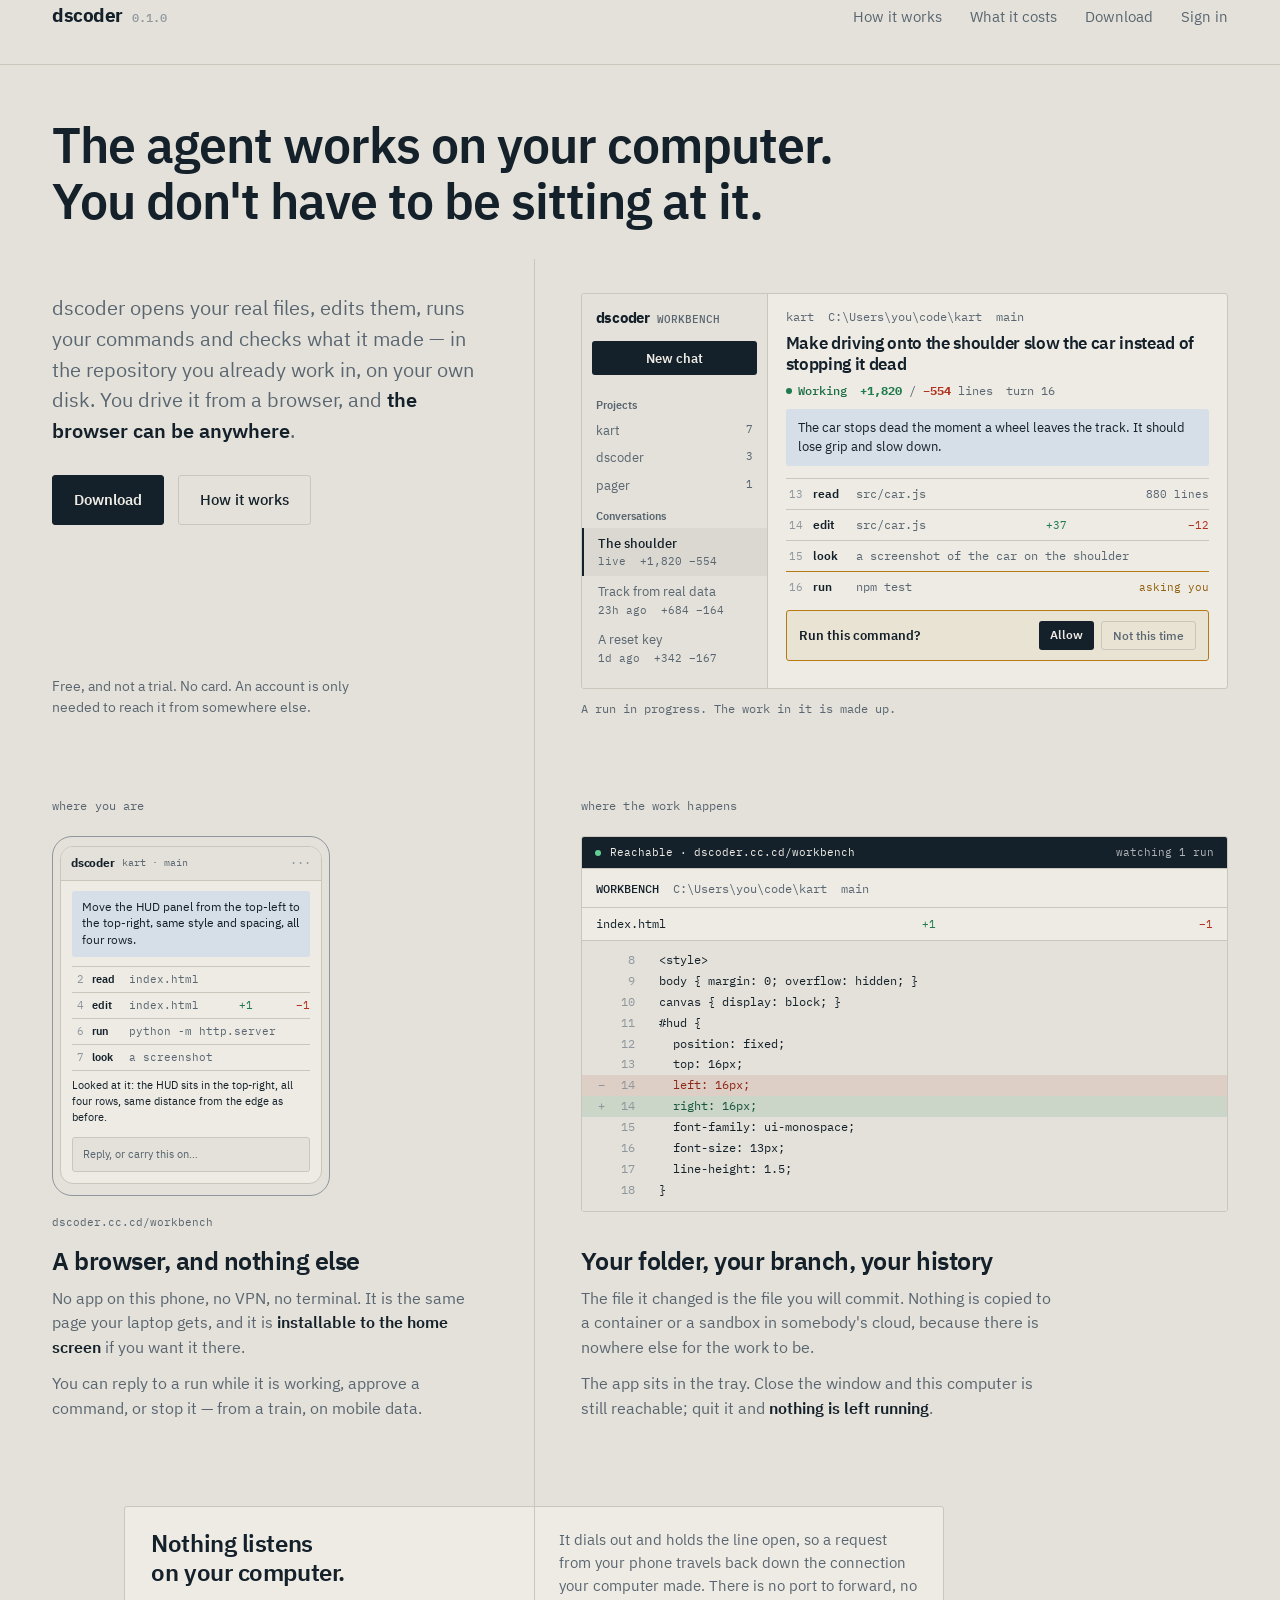
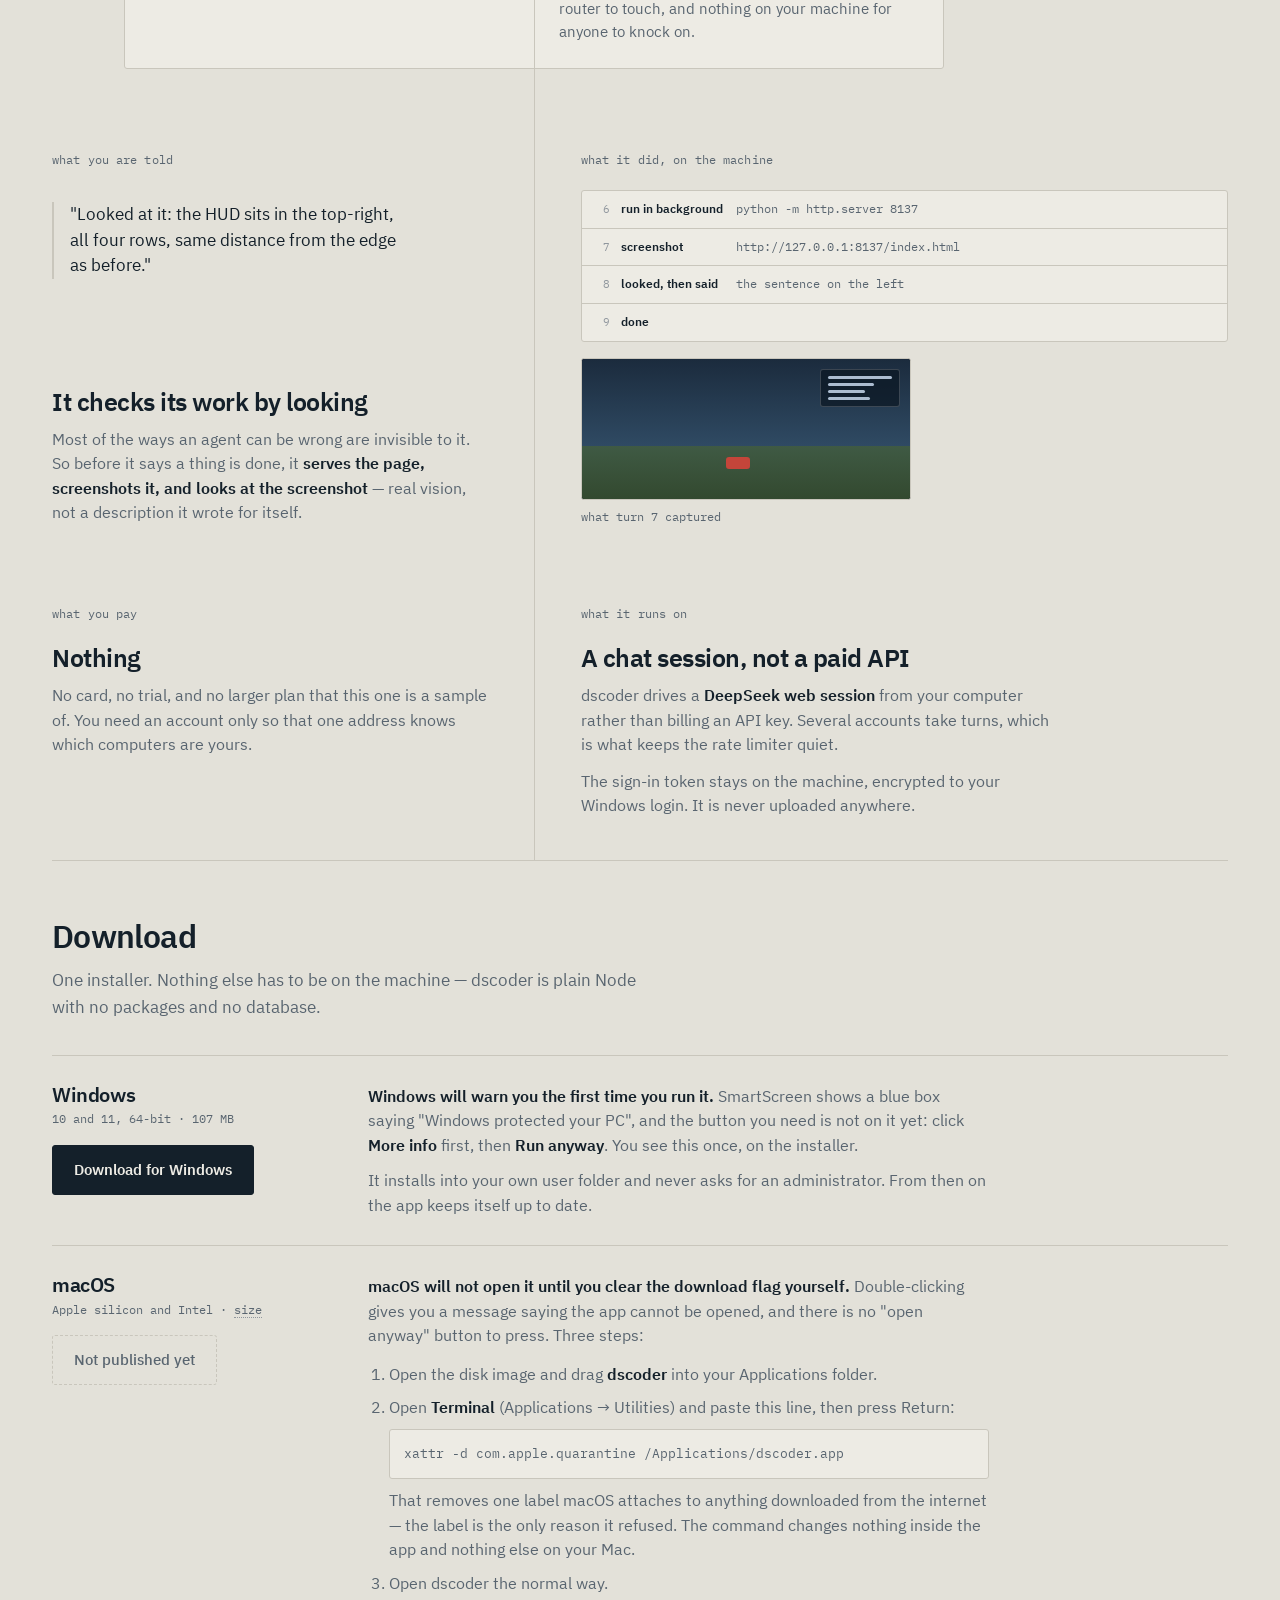
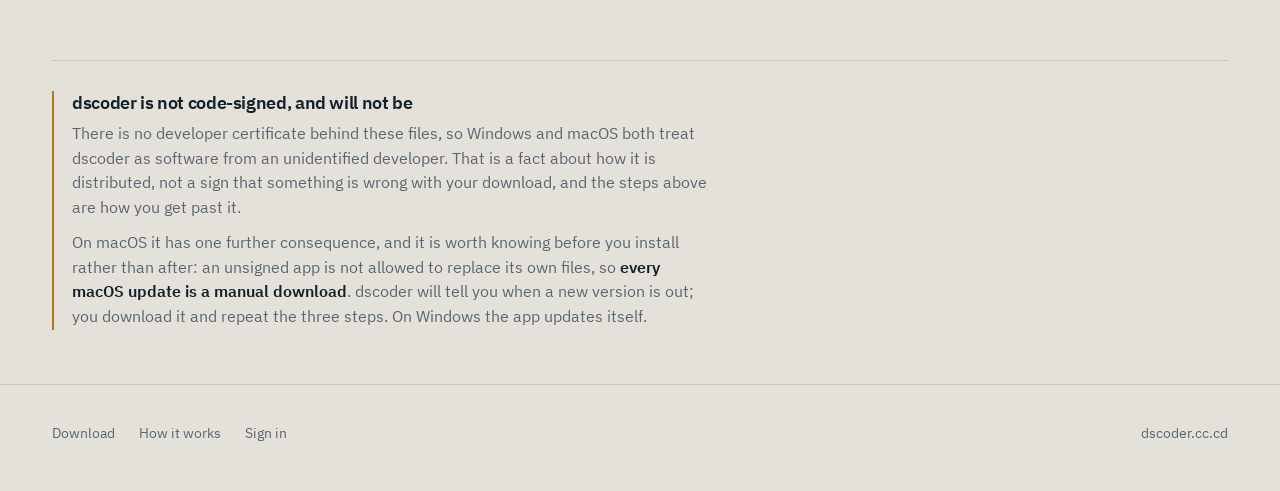
==== commit 9f4d7dde: "Say what is true while only Windows is published Three statements on the site were about to be publi" ====
--- a/index.html
+++ b/index.html
@@ -22,7 +22,7 @@
       <a class="sec" href="#cost">What it costs</a>
       <a href="download.html">Download</a>
       <!-- Always "Sign in": a static page cannot know who is reading it. -->
-      <a href="https://dscoder.cc.cd">Sign in</a>
+      <a href="/signin">Sign in</a>
     </nav>
   </div>
 </header>
@@ -314,7 +314,7 @@
   <div class="wrap">
     <a href="download.html">Download</a>
     <a href="#how">How it works</a>
-    <a href="https://dscoder.cc.cd">Sign in</a>
+    <a href="/signin">Sign in</a>
     <span class="rt">dscoder.cc.cd</span>
   </div>
 </footer>
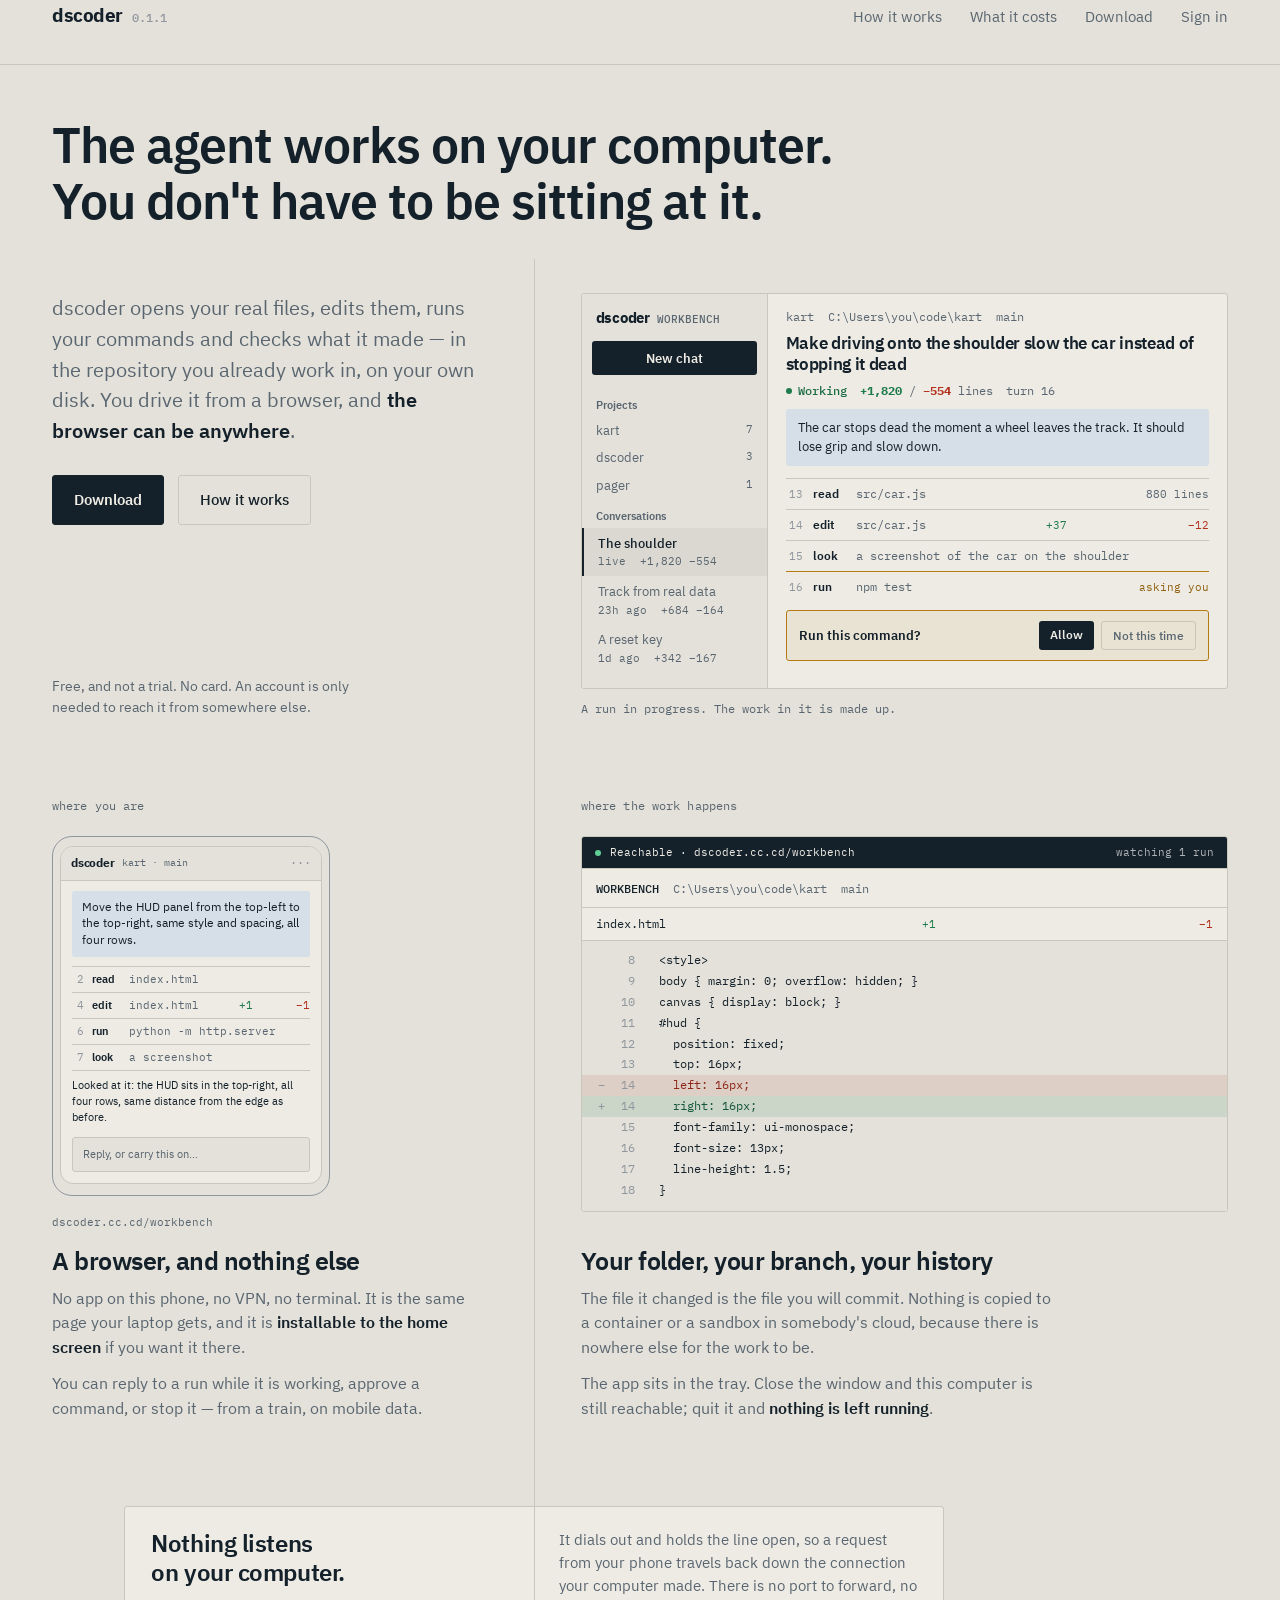
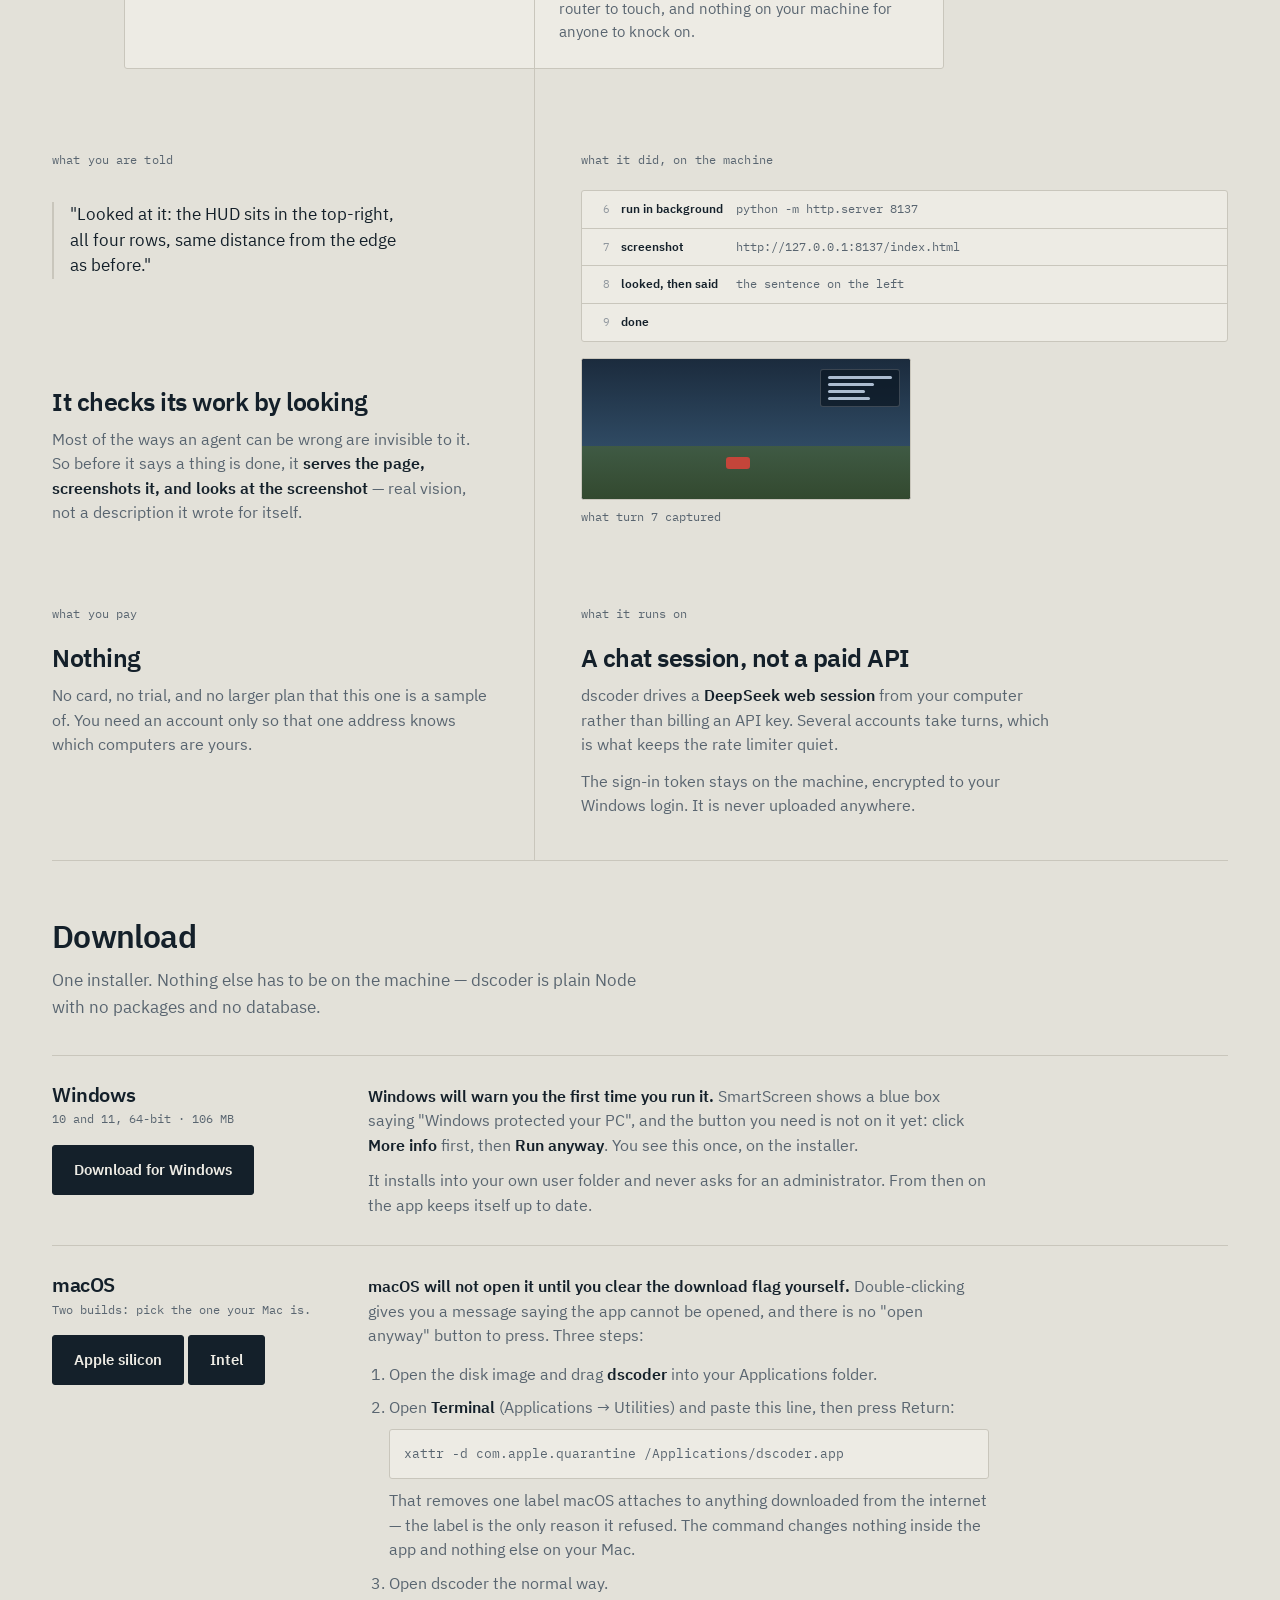
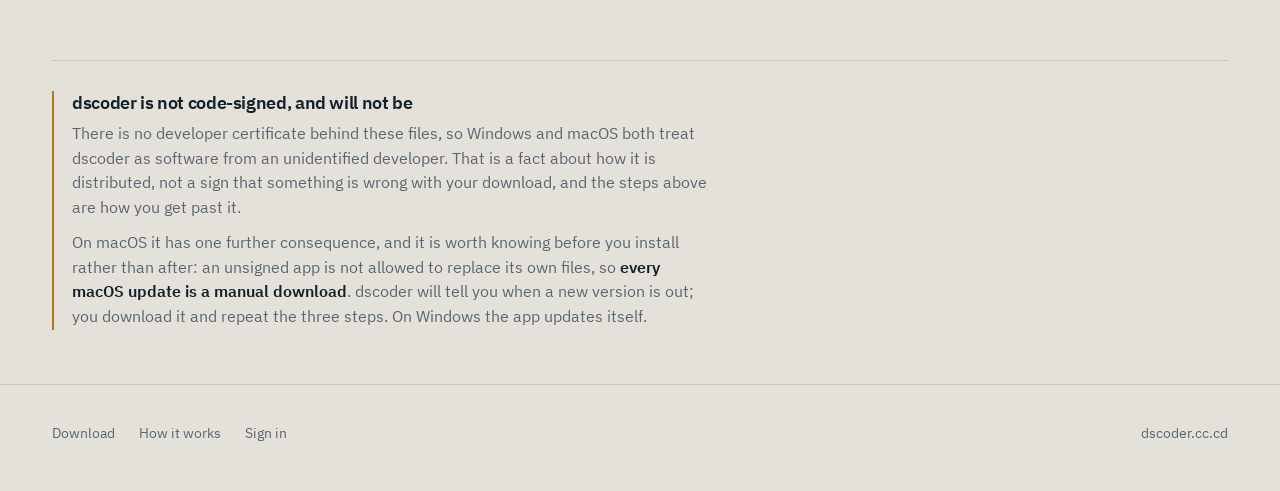
==== commit ecf52441: "0.1.1: all three platforms, and two Macs Every figure here is read off the published Release rather " ====
--- a/index.html
+++ b/index.html
@@ -264,11 +264,9 @@
     <div class="plat">
       <div>
         <h3>macOS</h3>
-        <p class="meta"><span data-rel-if="macosMinimum">macOS
-          <span class="unfilled" data-rel="macosMinimum" data-rel-blank="version">version</span>
-          and later · </span>Apple silicon and Intel ·
-          <span class="unfilled" data-rel="macos.size" data-rel-blank="size">size</span></p>
-        <a class="btn" data-rel-download="macos" data-rel-label="Download for macOS" aria-disabled="true" role="link">Not published yet</a>
+        <p class="meta">Two builds: pick the one your Mac is.</p>
+        <a class="btn" data-rel-download="macosArm" data-rel-label="Apple silicon" aria-disabled="true" role="link">Not published yet</a>
+        <a class="btn" data-rel-download="macosIntel" data-rel-label="Intel" aria-disabled="true" role="link">Not published yet</a>
       </div>
       <div>
         <p style="margin-bottom:14px"><b>macOS will not open it until you
